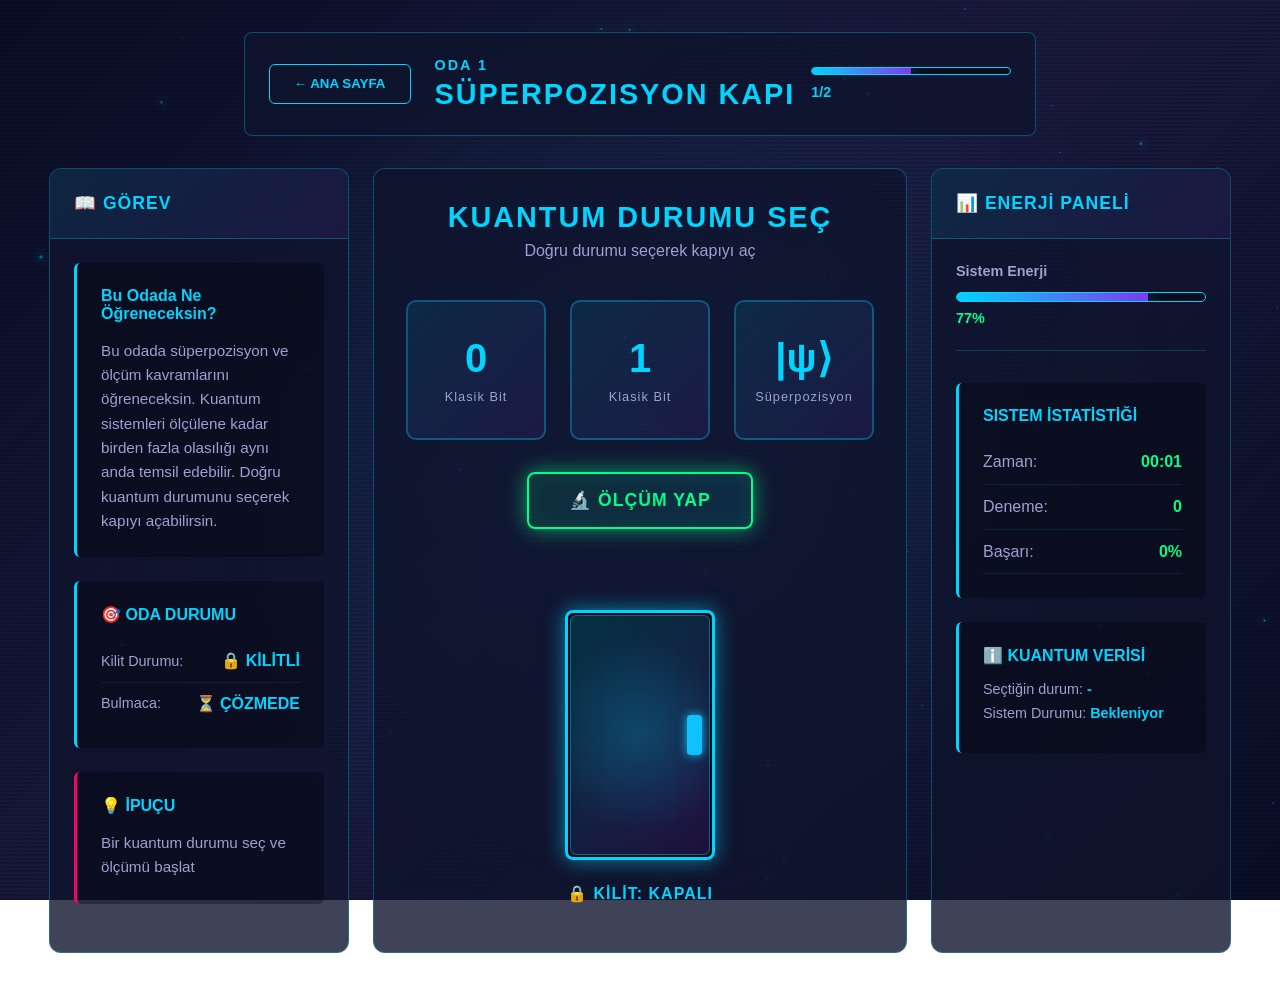
==== final.html @ 0ce35211 "fist kuantum" ====
<!DOCTYPE html>
<html lang="tr">
<head>
    <meta charset="UTF-8">
    <meta name="viewport" content="width=device-width, initial-scale=1.0">
    <title>Final - Tebrikler | Quantum Escape Room</title>
    <link rel="stylesheet" href="style.css">
</head>
<body>
    <div class="background-effects">
        <div class="particles-container" id="particlesContainer"></div>
        <div class="background-glow"></div>
        <div class="scan-lines"></div>
    </div>

    <div class="main-container">
        <div class="final-screen">
            <!-- Celebration Banner -->
            <div class="celebration-header">
                <h1 class="celebration-title">🎉 TEBRİKLER! 🎉</h1>
                <p class="celebration-subtitle">Kuantum Laboratuvarından Başarıyla Kaçtın!</p>
                <div class="confetti" id="confetti"></div>
            </div>

            <!-- Results Card -->
            <div class="results-container">
                <div class="result-card">
                    <h2>🏆 BAŞARILI ÇÖZÜLDİ</h2>
                    
                    <div class="achievement-section">
                        <h3>Tamamlanan Odalar</h3>
                        <div class="achievement-list">
                            <div class="achievement-item completed">
                                <span class="achievement-icon">✓</span>
                                <span class="achievement-text">Oda 1 - Süperpozisyon Kapısı</span>
                            </div>
                            <div class="achievement-item completed">
                                <span class="achievement-icon">✓</span>
                                <span class="achievement-text">Oda 2 - Dolanık Mesaj Kasası</span>
                            </div>
                        </div>
                    </div>

                    <div class="learning-summary">
                        <h3>📚 Öğrendiğin Kuantum Kavramları</h3>
                        
                        <div class="concept-summary">
                            <div class="summary-item">
                                <span class="summary-icon">⚛️</span>
                                <h4>QUBIT</h4>
                                <p>Kuantum bilişiminin temel birimi - klasik bilgisayarlardan farklı olarak aynı anda 0 ve 1 olabilir</p>
                            </div>

                            <div class="summary-item">
                                <span class="summary-icon">🌊</span>
                                <h4>SÜPERPOZISYON</h4>
                                <p>Bir parçacığın ölçülene kadar birden fazla durumda bulunabilmesi - kuantum hesaplamayı güçlü kılan ana özellik</p>
                            </div>

                            <div class="summary-item">
                                <span class="summary-icon">👁️</span>
                                <h4>ÖLÇÜM</h4>
                                <p>Gözlemin sistemi değiştirir - ölçüm yaptığında süperpozisyon çöküp belirli bir sonuç alırız</p>
                            </div>

                            <div class="summary-item">
                                <span class="summary-icon">🔗</span>
                                <h4>DOLANDILIK</h4>
                                <p>Parçacıklar arasında mesafeye rağmen var olan bağlantı - kuantum iletişim ve güvenliğin temeli</p>
                            </div>
                        </div>
                    </div>

                    <div class="message-box">
                        <h3>💡 Kuantum Fiziği Yolculuğuna Başladın!</h3>
                        <p>Bu oyun, kuantum fiziğinin temel kavramlarını anlamanın ilk adımı. Gerçek kuantum bilim çok daha derindir ve gelecekteki teknolojilerin temelini oluşturacaktır. Merakını yitirme! 🚀</p>
                    </div>
                </div>
            </div>

            <!-- Actions -->
            <div class="final-actions">
                <button class="btn-play" onclick="restartGame()">
                    <span class="btn-text">🔄 OYUNU TEKRAR OYNA</span>
                    <div class="btn-glow"></div>
                </button>
                <button class="btn-play secondary" onclick="goHome()">
                    <span class="btn-text">🏠 ANA SAYFAYA DÖN</span>
                    <div class="btn-glow"></div>
                </button>
            </div>

            <!-- Footer -->
            <div class="final-footer">
                <p>Kuantum fiziğini sevdin mi? Daha fazlasını öğren ve araştır! ⚛️</p>
            </div>
        </div>
    </div>

    <script src="script.js"></script>
    <script>
        // Final sayfasında konfeti animasyonu
        function createConfetti() {
            const confettiContainer = document.getElementById('confetti');
            for (let i = 0; i < 50; i++) {
                const confettiPiece = document.createElement('div');
                confettiPiece.className = 'confetti-piece';
                confettiPiece.style.left = Math.random() * 100 + '%';
                confettiPiece.style.delay = Math.random() * 0.5 + 's';
                confettiContainer.appendChild(confettiPiece);
            }
        }

        window.addEventListener('load', createConfetti);
    </script>
</body>
</html>
---- style.css ----
/* ========== QUANTUM ESCAPE ROOM - GLOBAL STYLES ========== */

:root {
    /* Renk Paleti */
    --primary-cyan: #00d4ff;
    --primary-magenta: #ff006e;
    --accent-purple: #8338ec;
    --success-green: #00ff88;
    --error-red: #ff3333;
    
    /* Arka Plan */
    --dark-bg: #0a0e27;
    --dark-secondary: #1a1a3f;
    --card-bg: rgba(15, 20, 45, 0.8);
    
    /* Yazı */
    --text-primary: #e0e0ff;
    --text-secondary: #a0a0d0;
    --text-accent: var(--primary-cyan);
    
    /* Glow */
    --glow-cyan: 0 0 20px rgba(0, 212, 255, 0.6);
    --glow-cyan-strong: 0 0 40px rgba(0, 212, 255, 0.8);
    --glow-purple: 0 0 20px rgba(131, 56, 236, 0.6);
    --glow-green: 0 0 20px rgba(0, 255, 136, 0.6);
    
    /* Geçişler */
    --transition-fast: all 0.2s cubic-bezier(0.4, 0, 0.2, 1);
    --transition-smooth: all 0.4s cubic-bezier(0.4, 0, 0.2, 1);
}

/* ========== RESET & BASE STYLES ========== */
* {
    margin: 0;
    padding: 0;
    box-sizing: border-box;
}

html {
    scroll-behavior: smooth;
    font-size: 16px;
}

body {
    font-family: 'Segoe UI', 'Helvetica Neue', sans-serif;
    background: linear-gradient(135deg, #0a0e27 0%, #1a1a3f 50%, #0a0e27 100%);
    background-attachment: fixed;
    color: var(--text-primary);
    overflow-x: hidden;
    min-height: 100vh;
    position: relative;
}

/* ========== BACKGROUND EFFECTS ========== */
.background-effects {
    position: fixed;
    top: 0;
    left: 0;
    width: 100%;
    height: 100%;
    pointer-events: none;
    z-index: -1;
}

.particles-container {
    position: absolute;
    width: 100%;
    height: 100%;
    overflow: hidden;
}

.particle {
    position: absolute;
    width: 2px;
    height: 2px;
    background: radial-gradient(circle, var(--primary-cyan), transparent);
    border-radius: 50%;
    opacity: 0.6;
    animation: float 30s infinite linear;
    box-shadow: 0 0 8px var(--primary-cyan);
}

@keyframes float {
    0% {
        transform: translateY(100vh) translateX(0);
        opacity: 0;
    }
    10% {
        opacity: 0.8;
    }
    90% {
        opacity: 0.8;
    }
    100% {
        transform: translateY(-100vh) translateX(100px);
        opacity: 0;
    }
}

.background-glow {
    position: absolute;
    width: 100%;
    height: 100%;
    background: radial-gradient(circle at center, rgba(0, 212, 255, 0.1) 0%, transparent 70%);
    animation: glow-pulse 8s ease-in-out infinite;
}

@keyframes glow-pulse {
    0%, 100% {
        opacity: 0.3;
    }
    50% {
        opacity: 0.6;
    }
}

.scan-lines {
    position: absolute;
    width: 100%;
    height: 100%;
    background: repeating-linear-gradient(
        0deg,
        rgba(0, 0, 0, 0.15) 0px,
        rgba(0, 0, 0, 0.15) 2px,
        transparent 2px,
        transparent 4px
    );
    pointer-events: none;
    animation: scan 8s linear infinite;
}

@keyframes scan {
    0% {
        transform: translateY(0);
    }
    100% {
        transform: translateY(10px);
    }
}

/* ========== MAIN CONTAINER ========== */
.main-container {
    position: relative;
    z-index: 1;
    width: 100%;
    min-height: 100vh;
    padding: 2rem 1rem;
    display: flex;
    align-items: center;
    justify-content: center;
}

.game-container {
    flex-direction: column;
    max-width: 1600px;
}

/* ========== HOME SCREEN ========== */
.home-screen {
    text-align: center;
    animation: fadeIn 0.8s ease-out;
}

@keyframes fadeIn {
    from {
        opacity: 0;
        transform: translateY(20px);
    }
    to {
        opacity: 1;
        transform: translateY(0);
    }
}

/* Header Section */
.header-section {
    margin-bottom: 4rem;
}

.logo-container {
    position: relative;
    margin-bottom: 1.5rem;
}

.main-title {
    font-size: clamp(2rem, 8vw, 4rem);
    font-weight: 900;
    letter-spacing: 3px;
    color: var(--primary-cyan);
    text-shadow: 
        0 0 20px var(--primary-cyan),
        0 0 40px var(--accent-purple),
        0 0 60px rgba(0, 212, 255, 0.3);
    animation: titleGlow 3s ease-in-out infinite;
}

@keyframes titleGlow {
    0%, 100% {
        text-shadow: 
            0 0 20px var(--primary-cyan),
            0 0 40px var(--accent-purple),
            0 0 60px rgba(0, 212, 255, 0.3);
    }
    50% {
        text-shadow: 
            0 0 30px var(--primary-cyan),
            0 0 60px var(--accent-purple),
            0 0 80px rgba(0, 212, 255, 0.5);
    }
}

.title-glow {
    position: absolute;
    top: 0;
    left: 50%;
    transform: translateX(-50%);
    width: 300px;
    height: 100px;
    background: radial-gradient(circle, rgba(0, 212, 255, 0.2) 0%, transparent 70%);
    filter: blur(40px);
}

.subtitle {
    font-size: clamp(1rem, 3vw, 1.5rem);
    color: var(--text-secondary);
    margin-top: 1rem;
    line-height: 1.6;
    max-width: 600px;
    margin-left: auto;
    margin-right: auto;
}

/* CTA Section */
.cta-section {
    margin: 3rem 0;
}

.btn-play {
    position: relative;
    padding: 1rem 3rem;
    font-size: clamp(1rem, 2vw, 1.3rem);
    font-weight: 700;
    letter-spacing: 2px;
    border: 2px solid var(--primary-cyan);
    background: linear-gradient(135deg, rgba(0, 212, 255, 0.1), rgba(131, 56, 236, 0.1));
    color: var(--primary-cyan);
    cursor: pointer;
    border-radius: 8px;
    transition: var(--transition-smooth);
    overflow: hidden;
    box-shadow: var(--glow-cyan), inset 0 0 20px rgba(0, 212, 255, 0.1);
}

.btn-play:hover {
    background: linear-gradient(135deg, rgba(0, 212, 255, 0.2), rgba(131, 56, 236, 0.2));
    box-shadow: var(--glow-cyan-strong), inset 0 0 30px rgba(0, 212, 255, 0.2);
    transform: translateY(-2px);
}

.btn-play:active {
    transform: translateY(0);
}

.btn-play.secondary {
    border-color: var(--primary-magenta);
    color: var(--primary-magenta);
    box-shadow: 0 0 20px rgba(255, 0, 110, 0.4), inset 0 0 20px rgba(255, 0, 110, 0.1);
}

.btn-play.secondary:hover {
    box-shadow: 0 0 40px rgba(255, 0, 110, 0.6), inset 0 0 30px rgba(255, 0, 110, 0.2);
}

.btn-text {
    position: relative;
    z-index: 2;
    display: block;
}

.btn-glow {
    position: absolute;
    inset: 0;
    background: linear-gradient(90deg, transparent, var(--primary-cyan), transparent);
    opacity: 0;
    animation: buttonGlow 2s ease-in-out infinite;
}

@keyframes buttonGlow {
    0%, 100% {
        opacity: 0;
    }
    50% {
        opacity: 0.5;
    }
}

/* Quantum Basics Section */
.quantum-intro {
    margin: 4rem 0;
}

.section-title {
    font-size: clamp(1.5rem, 4vw, 2.5rem);
    color: var(--primary-cyan);
    text-shadow: var(--glow-cyan);
    margin-bottom: 0.5rem;
    letter-spacing: 2px;
}

.section-desc {
    color: var(--text-secondary);
    margin-bottom: 2rem;
    font-size: 1.1rem;
}

.cards-grid {
    display: grid;
    grid-template-columns: repeat(auto-fit, minmax(300px, 1fr));
    gap: 2rem;
    margin-bottom: 3rem;
}

.concept-card {
    background: var(--card-bg);
    backdrop-filter: blur(10px);
    border: 1px solid rgba(0, 212, 255, 0.3);
    border-radius: 12px;
    padding: 2rem 1.5rem;
    text-align: center;
    cursor: pointer;
    transition: var(--transition-smooth);
    position: relative;
    overflow: hidden;
}

.concept-card::before {
    content: '';
    position: absolute;
    top: 0;
    left: 0;
    width: 100%;
    height: 2px;
    background: linear-gradient(90deg, transparent, var(--primary-cyan), transparent);
    opacity: 0;
    transition: opacity 0.3s;
}

.concept-card:hover {
    border-color: var(--primary-cyan);
    background: var(--card-bg);
    box-shadow: var(--glow-cyan);
    transform: translateY(-5px);
}

.concept-card:hover::before {
    opacity: 1;
}

.card-header {
    display: flex;
    flex-direction: column;
    align-items: center;
    margin-bottom: 1rem;
}

.card-icon {
    font-size: 3rem;
    margin-bottom: 0.5rem;
}

.concept-card h3 {
    font-size: 1.3rem;
    color: var(--primary-cyan);
    letter-spacing: 1px;
    margin-bottom: 1rem;
}

.concept-card p {
    color: var(--text-secondary);
    line-height: 1.7;
    font-size: 0.95rem;
}

/* Footer */
.footer-info {
    margin-top: 4rem;
    padding-top: 2rem;
    border-top: 1px solid rgba(0, 212, 255, 0.2);
    color: var(--text-secondary);
}

.footer-info p {
    margin: 0.5rem 0;
}

.footer-credit {
    font-size: 0.9rem;
    color: var(--primary-cyan);
    text-shadow: var(--glow-cyan);
}

/* ========== GAME SCREEN ========== */
.game-header {
    display: flex;
    justify-content: space-between;
    align-items: center;
    margin-bottom: 2rem;
    padding: 1.5rem;
    background: var(--card-bg);
    border: 1px solid rgba(0, 212, 255, 0.3);
    border-radius: 8px;
    flex-wrap: wrap;
    gap: 1rem;
}

.header-left {
    display: flex;
    align-items: center;
    gap: 1.5rem;
}

.btn-back {
    padding: 0.7rem 1.5rem;
    border: 1px solid var(--primary-cyan);
    background: transparent;
    color: var(--primary-cyan);
    cursor: pointer;
    border-radius: 6px;
    font-weight: 600;
    transition: var(--transition-fast);
}

.btn-back:hover {
    box-shadow: var(--glow-cyan);
    background: rgba(0, 212, 255, 0.1);
}

.room-title {
    display: flex;
    flex-direction: column;
    gap: 0.3rem;
}

.room-badge {
    font-size: 0.9rem;
    color: var(--primary-cyan);
    letter-spacing: 2px;
    font-weight: 700;
}

.room-badge-2 {
    color: var(--primary-magenta);
}

.room-title h2 {
    font-size: 1.8rem;
    letter-spacing: 2px;
    color: var(--primary-cyan);
}

.header-right {
    display: flex;
    gap: 2rem;
    align-items: center;
}

.progress-indicator {
    min-width: 200px;
}

.progress-indicator .progress-bar {
    height: 8px;
    background: rgba(0, 0, 0, 0.3);
    border: 1px solid var(--primary-cyan);
    border-radius: 10px;
    overflow: hidden;
    margin-bottom: 0.5rem;
}

.progress-bar .progress-fill {
    height: 100%;
    background: linear-gradient(90deg, var(--primary-cyan), var(--accent-purple));
    width: 0%;
    transition: width 0.5s ease;
    box-shadow: var(--glow-cyan);
}

.progress-text {
    font-size: 0.9rem;
    color: var(--primary-cyan);
    font-weight: 600;
}

/* Game Screen Layout */
.game-screen {
    display: grid;
    grid-template-columns: 300px 1fr 300px;
    gap: 1.5rem;
    min-height: 70vh;
}

.game-panel {
    background: var(--card-bg);
    border: 1px solid rgba(0, 212, 255, 0.3);
    border-radius: 12px;
    overflow: hidden;
    display: flex;
    flex-direction: column;
}

.panel-header {
    padding: 1.5rem;
    border-bottom: 1px solid rgba(0, 212, 255, 0.3);
    background: linear-gradient(135deg, rgba(0, 212, 255, 0.1), rgba(131, 56, 236, 0.1));
}

.panel-header h3 {
    font-size: 1.1rem;
    color: var(--primary-cyan);
    letter-spacing: 1px;
}

.panel-content {
    flex: 1;
    padding: 1.5rem;
    overflow-y: auto;
}

.objective-box,
.status-box,
.hint-box,
.status-panel,
.info-section {
    background: rgba(0, 0, 0, 0.3);
    border-left: 3px solid var(--primary-cyan);
    padding: 1.5rem;
    border-radius: 6px;
    margin-bottom: 1.5rem;
}

.hint-box {
    border-left-color: var(--primary-magenta);
}

.objective-box h4,
.status-box h4,
.hint-box h4,
.status-panel h4,
.info-section h4 {
    color: var(--primary-cyan);
    margin-bottom: 1rem;
    font-size: 1rem;
}

.objective-box p,
.hint-box p {
    color: var(--text-secondary);
    line-height: 1.6;
    font-size: 0.95rem;
}

.status-item {
    display: flex;
    justify-content: space-between;
    align-items: center;
    padding: 0.7rem 0;
    border-bottom: 1px solid rgba(0, 212, 255, 0.1);
}

.status-item:last-child {
    border-bottom: none;
}

.status-label {
    color: var(--text-secondary);
    font-size: 0.9rem;
}

.status-value {
    color: var(--primary-cyan);
    font-weight: 600;
}

.stat-item {
    display: flex;
    justify-content: space-between;
    padding: 0.8rem 0;
    border-bottom: 1px solid rgba(0, 212, 255, 0.1);
}

.stat-label {
    color: var(--text-secondary);
}

.stat-value {
    color: var(--success-green);
    font-weight: 700;
}

.info-text {
    color: var(--text-secondary);
    font-size: 0.9rem;
    margin-bottom: 0.5rem;
}

.info-text span {
    color: var(--primary-cyan);
    font-weight: 600;
}

/* Energy Bar */
.energy-bar {
    margin-bottom: 2rem;
    padding-bottom: 1.5rem;
    border-bottom: 1px solid rgba(0, 212, 255, 0.2);
}

.energy-label {
    font-size: 0.9rem;
    color: var(--text-secondary);
    margin-bottom: 0.8rem;
    font-weight: 600;
}

.energy-level {
    height: 10px;
    background: rgba(0, 0, 0, 0.4);
    border: 1px solid var(--primary-cyan);
    border-radius: 10px;
    overflow: hidden;
    margin-bottom: 0.5rem;
}

.energy-fill {
    height: 100%;
    background: linear-gradient(90deg, var(--primary-cyan), var(--accent-purple));
    width: 0%;
    transition: width 0.3s ease;
    box-shadow: var(--glow-cyan);
}

.energy-value {
    font-size: 0.9rem;
    color: var(--success-green);
    font-weight: 700;
}

/* Center Panel */
.center-panel {
    display: flex;
    flex-direction: column;
    align-items: center;
    justify-content: center;
    padding: 2rem;
}

.puzzle-section {
    width: 100%;
    text-align: center;
    margin-bottom: 2rem;
}

.puzzle-header {
    margin-bottom: 2.5rem;
}

.puzzle-header h3 {
    font-size: 1.8rem;
    color: var(--primary-cyan);
    letter-spacing: 2px;
    margin-bottom: 0.5rem;
}

.puzzle-header p {
    color: var(--text-secondary);
    font-size: 1rem;
}

/* Quantum Cards */
.quantum-cards {
    display: grid;
    grid-template-columns: repeat(auto-fit, minmax(140px, 1fr));
    gap: 1.5rem;
    margin-bottom: 2rem;
    width: 100%;
    max-width: 600px;
    margin-left: auto;
    margin-right: auto;
}

.quantum-card {
    aspect-ratio: 1;
    background: linear-gradient(135deg, rgba(0, 212, 255, 0.1), rgba(131, 56, 236, 0.1));
    border: 2px solid rgba(0, 212, 255, 0.3);
    border-radius: 10px;
    display: flex;
    align-items: center;
    justify-content: center;
    cursor: pointer;
    transition: var(--transition-smooth);
    position: relative;
    overflow: hidden;
}

.quantum-card:hover {
    border-color: var(--primary-cyan);
    box-shadow: var(--glow-cyan);
    transform: scale(1.05);
}

.quantum-card.selected {
    border-color: var(--accent-purple);
    background: linear-gradient(135deg, rgba(131, 56, 236, 0.2), rgba(0, 212, 255, 0.2));
    box-shadow: var(--glow-purple);
    transform: scale(1.15);
}

.card-display {
    display: flex;
    flex-direction: column;
    align-items: center;
    gap: 0.5rem;
    position: relative;
    z-index: 2;
}

.card-value {
    font-size: 2.5rem;
    font-weight: 900;
    color: var(--primary-cyan);
}

.card-label {
    font-size: 0.8rem;
    color: var(--text-secondary);
    letter-spacing: 1px;
}

.card-glow {
    position: absolute;
    inset: 0;
    background: radial-gradient(circle, rgba(0, 212, 255, 0.3) 0%, transparent 70%);
    opacity: 0;
    transition: opacity 0.3s;
}

.quantum-card:hover .card-glow {
    opacity: 1;
}

/* Action Buttons */
.btn-action {
    padding: 1rem 2.5rem;
    font-size: 1.1rem;
    font-weight: 700;
    letter-spacing: 1px;
    border: 2px solid var(--success-green);
    background: linear-gradient(135deg, rgba(0, 255, 136, 0.1), rgba(0, 212, 255, 0.1));
    color: var(--success-green);
    cursor: pointer;
    border-radius: 8px;
    transition: var(--transition-smooth);
    position: relative;
    overflow: hidden;
    box-shadow: var(--glow-green), inset 0 0 20px rgba(0, 255, 136, 0.1);
}

.btn-action:hover {
    background: linear-gradient(135deg, rgba(0, 255, 136, 0.2), rgba(0, 212, 255, 0.2));
    box-shadow: 0 0 40px rgba(0, 255, 136, 0.6), inset 0 0 30px rgba(0, 255, 136, 0.2);
    transform: translateY(-2px);
}

.btn-action:active {
    transform: translateY(0);
}

.btn-action:disabled {
    opacity: 0.5;
    cursor: not-allowed;
}

.btn-action-text {
    position: relative;
    z-index: 2;
}

.btn-action-glow {
    position: absolute;
    inset: 0;
    background: linear-gradient(90deg, transparent, var(--success-green), transparent);
    opacity: 0;
    animation: actionGlow 2s ease-in-out infinite;
}

@keyframes actionGlow {
    0%, 100% {
        opacity: 0;
    }
    50% {
        opacity: 0.5;
    }
}

/* Door/Vault Visual */
.door-container,
.vault-container {
    margin-top: 2rem;
    flex: 1;
    display: flex;
    flex-direction: column;
    align-items: center;
    justify-content: center;
    gap: 1.5rem;
}

.door-frame {
    width: 150px;
    height: 250px;
    background: rgba(0, 0, 0, 0.5);
    border: 3px solid var(--primary-cyan);
    border-radius: 8px;
    position: relative;
    display: flex;
    align-items: center;
    justify-content: center;
    box-shadow: var(--glow-cyan), inset 0 0 30px rgba(0, 0, 0, 0.5);
}

.door {
    width: 140px;
    height: 240px;
    background: linear-gradient(135deg, rgba(0, 212, 255, 0.2), rgba(131, 56, 236, 0.2));
    border-radius: 6px;
    border: 1px solid rgba(0, 212, 255, 0.4);
    position: relative;
    display: flex;
    align-items: center;
    justify-content: center;
    cursor: pointer;
    transition: var(--transition-smooth);
}

.door:hover {
    background: linear-gradient(135deg, rgba(0, 212, 255, 0.3), rgba(131, 56, 236, 0.3));
}

.door-glow {
    position: absolute;
    inset: 0;
    background: radial-gradient(circle, rgba(0, 212, 255, 0.2) 0%, transparent 70%);
    border-radius: 6px;
}

.door.opened {
    animation: doorOpened 0.8s ease-out forwards;
}

@keyframes doorOpened {
    0% {
        background: linear-gradient(135deg, rgba(0, 212, 255, 0.2), rgba(131, 56, 236, 0.2));
        box-shadow: 0 0 20px rgba(0, 212, 255, 0.4);
    }
    50% {
        background: linear-gradient(135deg, rgba(0, 255, 136, 0.3), rgba(0, 212, 255, 0.3));
        box-shadow: 0 0 50px rgba(0, 255, 136, 0.8);
    }
    100% {
        background: linear-gradient(135deg, rgba(0, 255, 136, 0.2), rgba(0, 212, 255, 0.1));
        box-shadow: 0 0 20px rgba(0, 255, 136, 0.6);
    }
}

.door-handle {
    width: 15px;
    height: 40px;
    background: var(--primary-cyan);
    border-radius: 4px;
    position: absolute;
    right: 10px;
    top: 50%;
    transform: translateY(-50%);
    box-shadow: 0 0 10px var(--primary-cyan);
}

#doorStatus {
    color: var(--primary-cyan);
    font-weight: 700;
    font-size: 1rem;
    letter-spacing: 1px;
}

#doorStatus.opened {
    color: var(--success-green);
    animation: pulse 0.6s ease-out;
}

@keyframes pulse {
    0% {
        transform: scale(1);
    }
    50% {
        transform: scale(1.1);
    }
    100% {
        transform: scale(1);
    }
}

/* Vault Visual */
.vault {
    width: 160px;
    height: 180px;
    background: rgba(0, 0, 0, 0.6);
    border: 4px solid var(--primary-magenta);
    border-radius: 12px;
    position: relative;
    display: flex;
    align-items: center;
    justify-content: center;
    box-shadow: 0 0 40px rgba(255, 0, 110, 0.4), inset 0 0 40px rgba(0, 0, 0, 0.5);
}

.vault-door {
    width: 140px;
    height: 160px;
    background: radial-gradient(circle at 20% 20%, rgba(0, 212, 255, 0.2), rgba(0, 0, 0, 0.8));
    border-radius: 10px;
    border: 2px solid var(--primary-magenta);
    position: relative;
    display: flex;
    align-items: center;
    justify-content: center;
}

.vault-lock {
    width: 40px;
    height: 40px;
    background: var(--primary-magenta);
    border-radius: 4px;
    position: absolute;
    box-shadow: 0 0 15px var(--primary-magenta);
}

.vault-lock.opened {
    animation: lockOpen 0.6s ease-out forwards;
}

@keyframes lockOpen {
    0% {
        transform: rotate(0deg);
        background: var(--primary-magenta);
    }
    100% {
        transform: rotate(45deg);
        background: var(--success-green);
    }
}

.vault-glow {
    position: absolute;
    inset: 0;
    background: radial-gradient(circle, rgba(0, 212, 255, 0.1) 0%, transparent 70%);
    border-radius: 10px;
}

.vault-dial {
    position: absolute;
    bottom: 10px;
    width: 30px;
    height: 30px;
    border: 2px solid var(--primary-cyan);
    border-radius: 50%;
    background: transparent;
}

#vaultStatus {
    color: var(--primary-magenta);
    font-weight: 700;
    font-size: 1rem;
    letter-spacing: 1px;
}

#vaultStatus.opened {
    color: var(--success-green);
    animation: pulse 0.6s ease-out;
}

/* Entanglement System */
.entanglement-system {
    display: grid;
    grid-template-columns: 1fr 1fr;
    gap: 2rem;
    margin-bottom: 2rem;
}

.quantum-box {
    background: rgba(0, 0, 0, 0.3);
    border: 2px solid var(--primary-cyan);
    border-radius: 10px;
    padding: 1.5rem;
    position: relative;
}

.quantum-box.blue-box {
    border-color: #00d4ff;
}

.quantum-box.red-box {
    border-color: #ff006e;
}

.box-header {
    display: flex;
    justify-content: space-between;
    align-items: center;
    margin-bottom: 1.5rem;
    padding-bottom: 1rem;
    border-bottom: 1px solid rgba(0, 212, 255, 0.2);
}

.box-label {
    font-size: 0.9rem;
    letter-spacing: 2px;
    font-weight: 700;
    color: inherit;
}

.box-icon {
    font-size: 1.5rem;
    opacity: 0.7;
}

.box-cards {
    display: flex;
    flex-direction: column;
    gap: 1rem;
}

.entangle-card {
    aspect-ratio: 3/1;
    background: linear-gradient(135deg, rgba(0, 212, 255, 0.1), rgba(0, 0, 0, 0.3));
    border: 1px solid rgba(0, 212, 255, 0.3);
    border-radius: 6px;
    display: flex;
    flex-direction: column;
    align-items: center;
    justify-content: center;
    cursor: pointer;
    transition: var(--transition-fast);
    position: relative;
}

.entangle-card:hover {
    border-color: var(--primary-cyan);
    box-shadow: var(--glow-cyan);
    transform: translateX(5px);
}

.entangle-card.selected {
    background: linear-gradient(135deg, rgba(0, 212, 255, 0.2), rgba(131, 56, 236, 0.2));
    border-color: var(--accent-purple);
    box-shadow: var(--glow-purple);
    transform: scale(1.05);
}

.entangle-card.matched {
    opacity: 0.5;
    cursor: not-allowed;
}

.entangle-card.correct {
    background: linear-gradient(135deg, rgba(0, 255, 136, 0.2), rgba(0, 212, 255, 0.1));
    border-color: var(--success-green);
    box-shadow: var(--glow-green);
    opacity: 1;
}

.card-symbol {
    font-size: 1.5rem;
    font-weight: 700;
    color: var(--primary-cyan);
}

.card-desc {
    font-size: 0.75rem;
    color: var(--text-secondary);
    margin-top: 0.2rem;
}

.connection-line {
    position: absolute;
    width: 2px;
    height: 30px;
    background: var(--primary-cyan);
    opacity: 0;
    transition: opacity 0.3s;
}

.entangle-card:hover .connection-line {
    opacity: 0.5;
}

/* ========== MODALS ========== */
.modal {
    position: fixed;
    top: 0;
    left: 0;
    width: 100%;
    height: 100%;
    background: rgba(0, 0, 0, 0.8);
    backdrop-filter: blur(4px);
    display: flex;
    align-items: center;
    justify-content: center;
    z-index: 100;
    opacity: 0;
    visibility: hidden;
    transition: var(--transition-smooth);
}

.modal.show {
    opacity: 1;
    visibility: visible;
}

.modal-content {
    background: var(--card-bg);
    border: 2px solid var(--primary-cyan);
    border-radius: 12px;
    padding: 2.5rem;
    max-width: 600px;
    max-height: 85vh;
    overflow-y: auto;
    box-shadow: var(--glow-cyan-strong), 0 0 80px rgba(0, 212, 255, 0.2);
    animation: modalEnter 0.5s ease-out;
}

@keyframes modalEnter {
    from {
        opacity: 0;
        transform: scale(0.9);
    }
    to {
        opacity: 1;
        transform: scale(1);
    }
}

.modal-header {
    text-align: center;
    margin-bottom: 2rem;
}

.modal-header h2 {
    font-size: 2rem;
    color: var(--success-green);
    text-shadow: 0 0 20px rgba(0, 255, 136, 0.4);
    margin-bottom: 0.5rem;
    letter-spacing: 1px;
}

.modal-header p {
    color: var(--primary-cyan);
    font-size: 1.1rem;
}

.learning-card {
    margin-bottom: 2rem;
}

.learning-card h3 {
    color: var(--primary-cyan);
    font-size: 1.3rem;
    margin-bottom: 1rem;
    letter-spacing: 1px;
}

.learning-card p {
    color: var(--text-secondary);
    line-height: 1.8;
    margin-bottom: 1rem;
}

.benzetme-section {
    background: rgba(0, 0, 0, 0.3);
    border-left: 3px solid var(--primary-magenta);
    padding: 1.5rem;
    border-radius: 6px;
    margin-bottom: 1.5rem;
}

.benzetme-section h4 {
    color: var(--primary-magenta);
    margin-bottom: 0.8rem;
}

.benzetme-section p {
    font-style: italic;
    color: var(--text-secondary);
}

.key-message {
    background: rgba(0, 212, 255, 0.1);
    border: 1px solid var(--primary-cyan);
    border-radius: 6px;
    padding: 1.5rem;
}

.key-message p {
    color: var(--primary-cyan);
    font-weight: 600;
}

.key-message strong {
    color: var(--accent-purple);
}

.modal-actions {
    display: flex;
    gap: 1rem;
    margin-top: 2rem;
}

.btn-primary {
    flex: 1;
    padding: 1rem;
    font-size: 1rem;
    font-weight: 700;
    border: 2px solid var(--primary-cyan);
    background: linear-gradient(135deg, rgba(0, 212, 255, 0.2), rgba(131, 56, 236, 0.1));
    color: var(--primary-cyan);
    cursor: pointer;
    border-radius: 8px;
    transition: var(--transition-smooth);
}

.btn-primary:hover {
    background: linear-gradient(135deg, rgba(0, 212, 255, 0.3), rgba(131, 56, 236, 0.2));
    box-shadow: var(--glow-cyan-strong);
}

/* ========== FINAL SCREEN ========== */
.final-screen {
    text-align: center;
    animation: fadeIn 0.8s ease-out;
}

.celebration-header {
    margin-bottom: 3rem;
    position: relative;
}

.celebration-title {
    font-size: clamp(2.5rem, 8vw, 4.5rem);
    font-weight: 900;
    color: var(--success-green);
    text-shadow: 
        0 0 30px var(--success-green),
        0 0 60px rgba(0, 255, 136, 0.4);
    animation: titleFloating 2s ease-in-out infinite;
    letter-spacing: 2px;
}

@keyframes titleFloating {
    0%, 100% {
        transform: translateY(0);
    }
    50% {
        transform: translateY(-10px);
    }
}

.celebration-subtitle {
    font-size: clamp(1.2rem, 3vw, 1.8rem);
    color: var(--primary-cyan);
    margin-top: 1rem;
    text-shadow: var(--glow-cyan);
}

.confetti {
    position: relative;
    height: 50px;
}

.confetti-piece {
    position: fixed;
    width: 8px;
    height: 8px;
    background: var(--primary-cyan);
    border-radius: 50%;
    pointer-events: none;
    animation: confettiFall 3s ease-out forwards;
}

@keyframes confettiFall {
    0% {
        transform: translateY(0) rotate(0deg);
        opacity: 1;
    }
    100% {
        transform: translateY(100vh) rotate(360deg);
        opacity: 0;
    }
}

.confetti-piece:nth-child(odd) {
    background: var(--primary-magenta);
}

.confetti-piece:nth-child(3n) {
    background: var(--accent-purple);
}

.results-container {
    max-width: 700px;
    margin: 0 auto 3rem;
}

.result-card {
    background: var(--card-bg);
    border: 2px solid var(--primary-cyan);
    border-radius: 12px;
    padding: 2.5rem;
    box-shadow: var(--glow-cyan);
}

.result-card h2 {
    font-size: 2rem;
    color: var(--success-green);
    margin-bottom: 2rem;
    text-shadow: 0 0 20px rgba(0, 255, 136, 0.4);
}

.achievement-section {
    margin-bottom: 2.5rem;
    text-align: left;
}

.achievement-section h3 {
    color: var(--primary-cyan);
    margin-bottom: 1rem;
    font-size: 1.3rem;
}

.achievement-list {
    display: flex;
    flex-direction: column;
    gap: 1rem;
}

.achievement-item {
    display: flex;
    align-items: center;
    gap: 1rem;
    padding: 1rem;
    background: rgba(0, 0, 0, 0.3);
    border-left: 3px solid var(--primary-magenta);
    border-radius: 6px;
}

.achievement-item.completed {
    border-left-color: var(--success-green);
}

.achievement-icon {
    font-size: 1.5rem;
    min-width: 30px;
    text-align: center;
}

.achievement-text {
    color: var(--text-primary);
    font-weight: 600;
}

.learning-summary {
    text-align: left;
    margin-bottom: 2rem;
}

.learning-summary h3 {
    color: var(--primary-cyan);
    margin-bottom: 1.5rem;
    font-size: 1.3rem;
}

.concept-summary {
    display: grid;
    grid-template-columns: repeat(auto-fit, minmax(250px, 1fr));
    gap: 1.5rem;
}

.summary-item {
    background: rgba(0, 0, 0, 0.3);
    border: 1px solid rgba(0, 212, 255, 0.2);
    border-radius: 8px;
    padding: 1.5rem;
    text-align: center;
}

.summary-item .summary-icon {
    font-size: 2.5rem;
    display-block;
    margin-bottom: 0.8rem;
}

.summary-item h4 {
    color: var(--primary-cyan);
    margin-bottom: 0.8rem;
    letter-spacing: 1px;
}

.summary-item p {
    color: var(--text-secondary);
    font-size: 0.95rem;
    line-height: 1.6;
}

.message-box {
    background: linear-gradient(135deg, rgba(0, 212, 255, 0.1), rgba(131, 56, 236, 0.1));
    border: 2px solid var(--primary-cyan);
    border-radius: 8px;
    padding: 2rem;
    margin-top: 2rem;
}

.message-box h3 {
    color: var(--primary-cyan);
    margin-bottom: 1rem;
}

.message-box p {
    color: var(--text-secondary);
    line-height: 1.8;
}

.final-actions {
    display: flex;
    flex-direction: column;
    gap: 1rem;
    max-width: 500px;
    margin: 0 auto 2rem;
}

.final-footer {
    color: var(--text-secondary);
    font-size: 1rem;
    margin-top: 2rem;
}

/* ========== RESPONSIVE DESIGN ========== */
@media (max-width: 1200px) {
    .game-screen {
        grid-template-columns: 1fr;
        gap: 1rem;
    }

    .left-panel,
    .right-panel {
        display: none;
    }

    .center-panel {
        grid-column: 1;
    }
}

@media (max-width: 768px) {
    .main-container {
        padding: 1rem 0.5rem;
    }

    .game-header {
        flex-direction: column;
        gap: 1rem;
    }

    .header-left {
        width: 100%;
        justify-content: space-between;
    }

    .header-right {
        width: 100%;
    }

    .quantum-cards {
        grid-template-columns: repeat(3, 1fr);
        gap: 1rem;
        max-width: 100%;
    }

    .puzzle-section {
        padding: 1rem 0;
    }

    .entanglement-system {
        grid-template-columns: 1fr;
        gap: 1.5rem;
    }

    .cards-grid {
        grid-template-columns: repeat(auto-fit, minmax(250px, 1fr));
        gap: 1rem;
    }

    .concept-summary {
        grid-template-columns: 1fr;
    }

    .final-actions {
        grid-template-columns: 1fr;
    }

    .modal-content {
        padding: 1.5rem;
        margin: 1rem;
    }

    .main-title {
        font-size: 2rem;
    }

    .celebration-title {
        font-size: 2.5rem;
    }
}

@media (max-width: 480px) {
    .main-container {
        padding: 0.5rem;
    }

    .main-title {
        font-size: 1.5rem;
        letter-spacing: 2px;
    }

    .cards-grid {
        grid-template-columns: 1fr;
    }

    .quantum-cards {
        gap: 0.8rem;
    }

    .puzzle-header {
        margin-bottom: 1.5rem;
    }

    .puzzle-header h3 {
        font-size: 1.3rem;
    }

    .celebration-title {
        font-size: 1.8rem;
    }

    .modal-content {
        padding: 1.5rem;
        max-height: 90vh;
    }

    .result-card {
        padding: 1.5rem;
    }

    .game-header {
        padding: 1rem;
    }

    .room-title h2 {
        font-size: 1.2rem;
    }
}

@media (max-width: 320px) {
    .main-title {
        font-size: 1.2rem;
        letter-spacing: 1px;
    }

    .subtitle {
        font-size: 0.85rem;
    }

    .quantum-cards {
        grid-template-columns: repeat(3, 1fr);
    }

    .card-value {
        font-size: 1.8rem;
    }

    .btn-play {
        padding: 0.8rem 1.5rem;
        font-size: 0.9rem;
    }

    .modal-content {
        padding: 1rem;
        margin: 0.5rem;
    }

    .learning-card h3 {
        font-size: 1.1rem;
    }
}
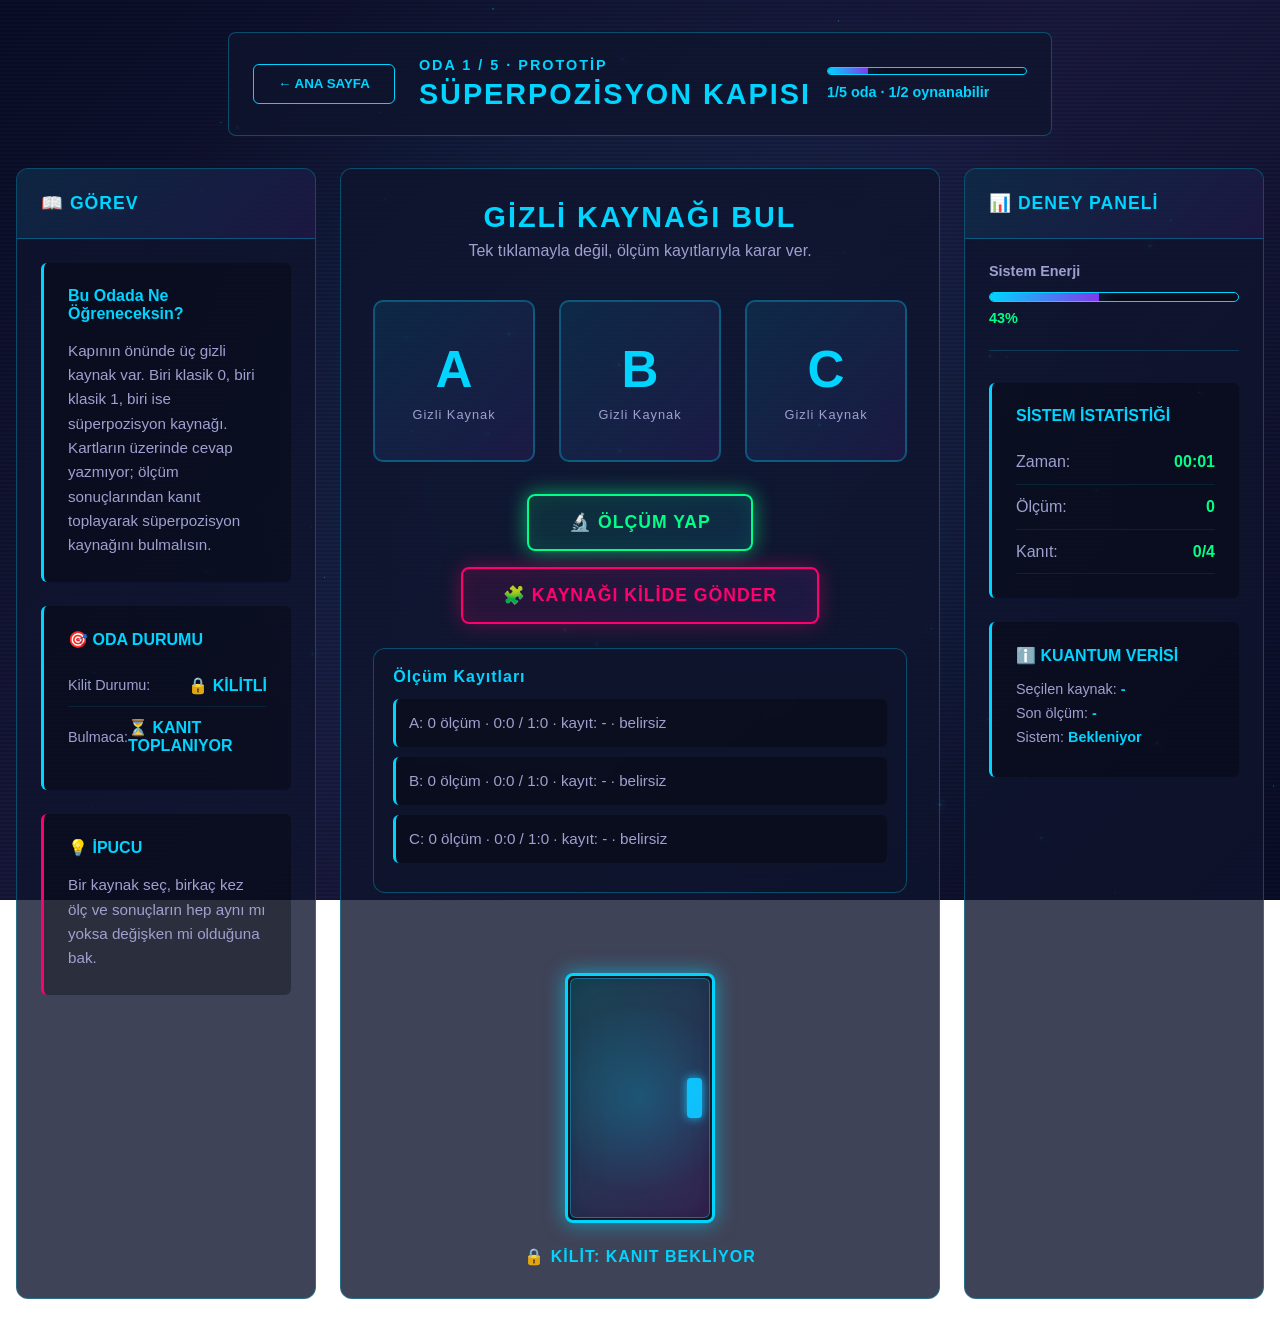
==== commit 0b4f30f3: "..." ====
--- a/final.html
+++ b/final.html
@@ -15,28 +15,38 @@
 
     <div class="main-container">
         <div class="final-screen">
-            <!-- Celebration Banner -->
             <div class="celebration-header">
                 <h1 class="celebration-title">🎉 TEBRİKLER! 🎉</h1>
-                <p class="celebration-subtitle">Kuantum Laboratuvarından Başarıyla Kaçtın!</p>
+                <p class="celebration-subtitle">Oynanabilir Prototipi Başarıyla Tamamladın!</p>
                 <div class="confetti" id="confetti"></div>
             </div>
 
-            <!-- Results Card -->
             <div class="results-container">
                 <div class="result-card">
-                    <h2>🏆 BAŞARILI ÇÖZÜLDİ</h2>
+                    <h2>🏆 OYUN BAŞARIYLA TAMAMLANDI</h2>
                     
                     <div class="achievement-section">
-                        <h3>Tamamlanan Odalar</h3>
+                        <h3>Oda Durumu</h3>
                         <div class="achievement-list">
                             <div class="achievement-item completed">
                                 <span class="achievement-icon">✓</span>
-                                <span class="achievement-text">Oda 1 - Süperpozisyon Kapısı</span>
+                                <span class="achievement-text">Oda 1 - Süperpozisyon Kapısı · Oynandı</span>
                             </div>
                             <div class="achievement-item completed">
                                 <span class="achievement-icon">✓</span>
-                                <span class="achievement-text">Oda 2 - Dolanık Mesaj Kasası</span>
+                                <span class="achievement-text">Oda 2 - Dolanık Mesaj Kasası · Oynandı</span>
+                            </div>
+                            <div class="achievement-item planned">
+                                <span class="achievement-icon">⌛</span>
+                                <span class="achievement-text">Oda 3 - Kuantum Zar Odası · Yol haritası</span>
+                            </div>
+                            <div class="achievement-item planned">
+                                <span class="achievement-icon">⌛</span>
+                                <span class="achievement-text">Oda 4 - Qubit Şifresi · Yol haritası</span>
+                            </div>
+                            <div class="achievement-item planned">
+                                <span class="achievement-icon">⌛</span>
+                                <span class="achievement-text">Oda 5 - Kuantum Tünelleme Kilidi · Yol haritası</span>
                             </div>
                         </div>
                     </div>
@@ -48,37 +58,36 @@
                             <div class="summary-item">
                                 <span class="summary-icon">⚛️</span>
                                 <h4>QUBIT</h4>
-                                <p>Kuantum bilişiminin temel birimi - klasik bilgisayarlardan farklı olarak aynı anda 0 ve 1 olabilir</p>
+                                <p>Ölçüm sonucunda 0 veya 1 veren, ölçümden önce olasılıksal kuantum durumuyla tanımlanan bilgi birimi.</p>
                             </div>
 
                             <div class="summary-item">
                                 <span class="summary-icon">🌊</span>
-                                <h4>SÜPERPOZISYON</h4>
-                                <p>Bir parçacığın ölçülene kadar birden fazla durumda bulunabilmesi - kuantum hesaplamayı güçlü kılan ana özellik</p>
+                                <h4>SÜPERPOZİSYON</h4>
+                                <p>Tek doğru kart değil; tekrar ölçümlerde ortaya çıkan olasılıklı davranış.</p>
                             </div>
 
                             <div class="summary-item">
                                 <span class="summary-icon">👁️</span>
                                 <h4>ÖLÇÜM</h4>
-                                <p>Gözlemin sistemi değiştirir - ölçüm yaptığında süperpozisyon çöküp belirli bir sonuç alırız</p>
+                                <p>Qubit ölçüldüğünde tek klasik sonuç alınır. Bu yüzden deney kayıtları ve tekrarlar önemlidir.</p>
                             </div>
 
                             <div class="summary-item">
                                 <span class="summary-icon">🔗</span>
-                                <h4>DOLANDILIK</h4>
-                                <p>Parçacıklar arasında mesafeye rağmen var olan bağlantı - kuantum iletişim ve güvenliğin temeli</p>
+                                <h4>DOLANIKLIK</h4>
+                                <p>Tek sonuçtan değil, iki sistemin sonuçları birlikte karşılaştırıldığında görülen korelasyondan anlaşılır.</p>
                             </div>
                         </div>
                     </div>
 
                     <div class="message-box">
-                        <h3>💡 Kuantum Fiziği Yolculuğuna Başladın!</h3>
-                        <p>Bu oyun, kuantum fiziğinin temel kavramlarını anlamanın ilk adımı. Gerçek kuantum bilim çok daha derindir ve gelecekteki teknolojilerin temelini oluşturacaktır. Merakını yitirme! 🚀</p>
+                        <h3>💡 Sunum İçin Not</h3>
+                        <p>Bu dijital sürüm artık 5 odalık proje modelini açıkça gösterir: 2 oda oynanabilir prototip, 3 oda geliştirme yol haritasıdır. Böylece sunumdaki oda sayısı ile uygulama ekranı arasında çelişki oluşmaz.</p>
                     </div>
                 </div>
             </div>
 
-            <!-- Actions -->
             <div class="final-actions">
                 <button class="btn-play" onclick="restartGame()">
                     <span class="btn-text">🔄 OYUNU TEKRAR OYNA</span>
@@ -90,18 +99,17 @@
                 </button>
             </div>
 
-            <!-- Footer -->
             <div class="final-footer">
-                <p>Kuantum fiziğini sevdin mi? Daha fazlasını öğren ve araştır! ⚛️</p>
+                <p>Kuantum fiziğini sevdin mi? Temel konu anlatımı sayfasından tekrar çalışabilirsin. ⚛️</p>
             </div>
         </div>
     </div>
 
     <script src="script.js"></script>
     <script>
-        // Final sayfasında konfeti animasyonu
         function createConfetti() {
             const confettiContainer = document.getElementById('confetti');
+            if (!confettiContainer) return;
             for (let i = 0; i < 50; i++) {
                 const confettiPiece = document.createElement('div');
                 confettiPiece.className = 'confetti-piece';
@@ -114,4 +122,4 @@
         window.addEventListener('load', createConfetti);
     </script>
 </body>
-</html>
+</html>
--- a/style.css
+++ b/style.css
@@ -1607,3 +1607,455 @@
         font-size: 1.1rem;
     }
 }
+
+/* ========== QUANTUM COLLAPSE ANIMATIONS (Genel) ========== */
+
+/* Yanlış seçim sallama */
+@keyframes wrongShake {
+    0%, 100% { transform: translateX(0); }
+    20% { transform: translateX(-8px); }
+    40% { transform: translateX(8px); }
+    60% { transform: translateX(-6px); }
+    80% { transform: translateX(6px); }
+}
+.wrong-shake {
+    animation: wrongShake 0.6s ease !important;
+    border-color: var(--error-red) !important;
+    box-shadow: 0 0 20px rgba(255, 51, 51, 0.7) !important;
+}
+
+/* Süperpozisyon çöküş titremesi */
+@keyframes collapsingPulse {
+    0%, 100% {
+        box-shadow: 0 0 15px rgba(131, 56, 236, 0.8), 0 0 40px rgba(0, 212, 255, 0.4);
+        transform: scale(1);
+    }
+    25% {
+        box-shadow: 0 0 30px rgba(0, 212, 255, 1), 0 0 60px rgba(131, 56, 236, 0.6);
+        transform: scale(1.04);
+    }
+    50% {
+        box-shadow: 0 0 15px rgba(255, 0, 110, 0.8), 0 0 40px rgba(131, 56, 236, 0.4);
+        transform: scale(0.97);
+    }
+    75% {
+        box-shadow: 0 0 30px rgba(0, 212, 255, 1), 0 0 60px rgba(255, 0, 110, 0.6);
+        transform: scale(1.04);
+    }
+}
+.collapsing {
+    animation: collapsingPulse 0.24s ease-in-out infinite !important;
+    border-color: var(--primary-cyan) !important;
+}
+
+/* Çöküş tamamlandı */
+@keyframes collapsedGlow {
+    0%, 100% { box-shadow: 0 0 20px rgba(0, 255, 136, 0.6); }
+    50% { box-shadow: 0 0 40px rgba(0, 255, 136, 1); }
+}
+.collapsed {
+    border-color: var(--success-green) !important;
+    animation: collapsedGlow 1s ease-in-out infinite !important;
+}
+
+/* ========== V2 LOGIC & LEARNING UPDATES ========== */
+
+.prototype-notice,
+.roadmap-section,
+.lesson-hero,
+.lesson-card,
+.evidence-board {
+    background: var(--card-bg);
+    border: 1px solid rgba(0, 212, 255, 0.3);
+    border-radius: 12px;
+    box-shadow: var(--glow-cyan);
+    backdrop-filter: blur(10px);
+}
+
+.prototype-notice {
+    max-width: 900px;
+    margin: 2rem auto;
+    padding: 1.5rem 2rem;
+    text-align: center;
+    border-left: 4px solid var(--success-green);
+}
+
+.prototype-notice h3 {
+    color: var(--success-green);
+    margin-bottom: 0.7rem;
+    letter-spacing: 1px;
+}
+
+.prototype-notice p {
+    color: var(--text-secondary);
+    line-height: 1.7;
+}
+
+.clickable-intro {
+    padding: 1.5rem;
+    border: 1px solid rgba(0, 212, 255, 0.15);
+    border-radius: 16px;
+    cursor: pointer;
+    transition: var(--transition-smooth);
+}
+
+.clickable-intro:hover {
+    border-color: var(--primary-cyan);
+    box-shadow: var(--glow-cyan);
+    transform: translateY(-2px);
+}
+
+.learn-more-pill {
+    display: inline-block;
+    margin-bottom: 2rem;
+    padding: 0.75rem 1.2rem;
+    border: 1px solid var(--success-green);
+    border-radius: 999px;
+    color: var(--success-green);
+    background: rgba(0, 255, 136, 0.08);
+    font-weight: 700;
+    letter-spacing: 1px;
+}
+
+.concept-card-link {
+    color: inherit;
+    text-decoration: none;
+    display: block;
+}
+
+.roadmap-section {
+    max-width: 1100px;
+    margin: 4rem auto;
+    padding: 2rem;
+}
+
+.roadmap-grid {
+    display: grid;
+    grid-template-columns: repeat(auto-fit, minmax(180px, 1fr));
+    gap: 1rem;
+    margin-top: 1.5rem;
+}
+
+.roadmap-card {
+    background: rgba(0, 0, 0, 0.32);
+    border: 1px solid rgba(0, 212, 255, 0.25);
+    border-radius: 10px;
+    padding: 1.2rem;
+    text-align: center;
+    transition: var(--transition-smooth);
+}
+
+.roadmap-card span {
+    display: inline-flex;
+    align-items: center;
+    justify-content: center;
+    width: 38px;
+    height: 38px;
+    margin-bottom: 0.8rem;
+    border-radius: 50%;
+    border: 1px solid var(--primary-cyan);
+    color: var(--primary-cyan);
+    font-weight: 900;
+}
+
+.roadmap-card h4 {
+    color: var(--text-primary);
+    margin-bottom: 0.5rem;
+}
+
+.roadmap-card p {
+    color: var(--text-secondary);
+    font-size: 0.9rem;
+}
+
+.roadmap-card.playable {
+    border-color: var(--success-green);
+}
+
+.roadmap-card.playable span {
+    border-color: var(--success-green);
+    color: var(--success-green);
+}
+
+.roadmap-card.locked {
+    opacity: 0.78;
+}
+
+.learning-container {
+    align-items: flex-start;
+}
+
+.learning-page {
+    width: min(1100px, 100%);
+    animation: fadeIn 0.8s ease-out;
+}
+
+.learning-header {
+    width: 100%;
+}
+
+.lesson-hero {
+    padding: 2rem;
+    margin: 1.5rem 0;
+    text-align: center;
+}
+
+.lesson-hero h1 {
+    color: var(--primary-cyan);
+    font-size: clamp(2rem, 5vw, 3.2rem);
+    margin-bottom: 1rem;
+    text-shadow: var(--glow-cyan);
+}
+
+.lesson-hero p {
+    color: var(--text-secondary);
+    line-height: 1.8;
+    max-width: 760px;
+    margin: 0 auto;
+}
+
+.lesson-card {
+    display: grid;
+    grid-template-columns: 72px 1fr;
+    gap: 1.5rem;
+    padding: 1.8rem;
+    margin: 1.2rem 0;
+    text-align: left;
+}
+
+.lesson-icon {
+    font-size: 2.4rem;
+    display: flex;
+    align-items: flex-start;
+    justify-content: center;
+}
+
+.lesson-card h2 {
+    color: var(--primary-cyan);
+    margin-bottom: 0.8rem;
+}
+
+.lesson-card p {
+    color: var(--text-secondary);
+    line-height: 1.8;
+    margin-bottom: 0.8rem;
+}
+
+.mini-example {
+    background: rgba(0, 0, 0, 0.32);
+    border-left: 3px solid var(--success-green);
+    border-radius: 6px;
+    padding: 1rem;
+    color: var(--text-primary);
+    line-height: 1.6;
+}
+
+.source-links {
+    display: flex;
+    flex-wrap: wrap;
+    gap: 0.8rem;
+}
+
+.source-links a {
+    color: var(--success-green);
+    border: 1px solid rgba(0, 255, 136, 0.4);
+    border-radius: 999px;
+    padding: 0.5rem 0.8rem;
+    text-decoration: none;
+    transition: var(--transition-fast);
+}
+
+.source-links a:hover {
+    box-shadow: var(--glow-green);
+}
+
+.mystery-cards .mystery-card .card-value {
+    font-size: 3.2rem;
+}
+
+.action-row {
+    display: flex;
+    flex-wrap: wrap;
+    align-items: center;
+    justify-content: center;
+    gap: 1rem;
+    margin-bottom: 1.5rem;
+}
+
+.secondary-action {
+    border-color: var(--primary-magenta);
+    color: var(--primary-magenta);
+    background: linear-gradient(135deg, rgba(255, 0, 110, 0.1), rgba(131, 56, 236, 0.1));
+    box-shadow: 0 0 20px rgba(255, 0, 110, 0.35), inset 0 0 20px rgba(255, 0, 110, 0.1);
+}
+
+.secondary-action:hover {
+    box-shadow: 0 0 40px rgba(255, 0, 110, 0.55), inset 0 0 30px rgba(255, 0, 110, 0.15);
+}
+
+.evidence-board {
+    max-width: 720px;
+    margin: 0 auto 1rem;
+    padding: 1.2rem;
+    text-align: left;
+    box-shadow: none;
+}
+
+.board-title {
+    color: var(--primary-cyan);
+    font-weight: 800;
+    letter-spacing: 1px;
+    margin-bottom: 0.8rem;
+}
+
+.station-readout {
+    background: rgba(0, 0, 0, 0.32);
+    border-left: 3px solid var(--primary-cyan);
+    border-radius: 6px;
+    padding: 0.8rem;
+    margin: 0.6rem 0;
+    color: var(--text-secondary);
+    font-size: 0.95rem;
+    line-height: 1.5;
+}
+
+.measurement-result-box {
+    background: rgba(0, 255, 136, 0.1);
+    border: 1px solid var(--success-green);
+    border-radius: 8px;
+    padding: 1rem 1.5rem;
+    margin: 1rem 0;
+    text-align: center;
+}
+
+.measurement-result-box p {
+    color: var(--success-green);
+    font-weight: 700;
+    font-size: 1.1rem;
+}
+
+.measurement-result-box span {
+    font-size: 1.8rem;
+    display: block;
+    margin-top: 0.3rem;
+    color: var(--success-green);
+}
+
+.measured-flash {
+    border-color: var(--success-green) !important;
+    box-shadow: var(--glow-green) !important;
+}
+
+.discovery-system .entangle-card .card-symbol {
+    font-size: 1.25rem;
+}
+
+.entangle-card.correct .card-symbol,
+.entangle-card.matched .card-symbol {
+    color: var(--success-green);
+}
+
+.achievement-item.planned {
+    border-left-color: var(--accent-purple);
+    opacity: 0.85;
+}
+
+/* Gerçek kapı açılma hissi: panel artık perspektifle döner. */
+.door-frame {
+    perspective: 900px;
+    overflow: visible;
+}
+
+.door-frame::after {
+    content: '';
+    position: absolute;
+    inset: 10px;
+    border-radius: 8px;
+    background: radial-gradient(circle, rgba(0, 255, 136, 0.35), transparent 65%);
+    opacity: 0;
+    transition: opacity 0.8s ease;
+    z-index: 0;
+}
+
+.door-frame:has(.door.opened)::after {
+    opacity: 1;
+}
+
+.door {
+    transform-origin: left center;
+    transform-style: preserve-3d;
+    z-index: 2;
+}
+
+.door.opened {
+    animation: none !important;
+    transform: perspective(900px) rotateY(-72deg) translateX(-4px);
+    box-shadow: 0 0 45px rgba(0, 255, 136, 0.75), inset 0 0 18px rgba(0, 255, 136, 0.25);
+    background: linear-gradient(135deg, rgba(0, 255, 136, 0.22), rgba(0, 212, 255, 0.12));
+}
+
+/* Gerçek kasa açılma hissi: kasa kapağı döner ve iç glow görünür. */
+.vault {
+    perspective: 900px;
+    overflow: visible;
+}
+
+.vault::after {
+    content: '';
+    position: absolute;
+    inset: 18px;
+    border-radius: 10px;
+    background: radial-gradient(circle, rgba(0, 255, 136, 0.38), transparent 70%);
+    opacity: 0;
+    transition: opacity 0.8s ease;
+    pointer-events: none;
+}
+
+.vault.opened::after {
+    opacity: 1;
+}
+
+.vault-door {
+    transform-origin: left center;
+    transform-style: preserve-3d;
+    transition: transform 0.9s cubic-bezier(0.22, 0.61, 0.36, 1), box-shadow 0.9s ease, border-color 0.9s ease;
+    z-index: 2;
+}
+
+.vault-door.opened {
+    transform: perspective(900px) rotateY(-68deg) translateX(-6px);
+    border-color: var(--success-green);
+    box-shadow: 0 0 45px rgba(0, 255, 136, 0.7), inset 0 0 20px rgba(0, 255, 136, 0.2);
+}
+
+@supports not selector(:has(*)) {
+    .door.opened::after {
+        content: '';
+        position: absolute;
+        inset: 0;
+        background: radial-gradient(circle, rgba(0, 255, 136, 0.25), transparent 70%);
+    }
+}
+
+@media (max-width: 768px) {
+    .lesson-card {
+        grid-template-columns: 1fr;
+        text-align: center;
+    }
+
+    .source-links {
+        justify-content: center;
+    }
+
+    .action-row {
+        flex-direction: column;
+    }
+
+    .action-row .btn-action {
+        width: 100%;
+    }
+
+    .roadmap-grid {
+        grid-template-columns: 1fr;
+    }
+}
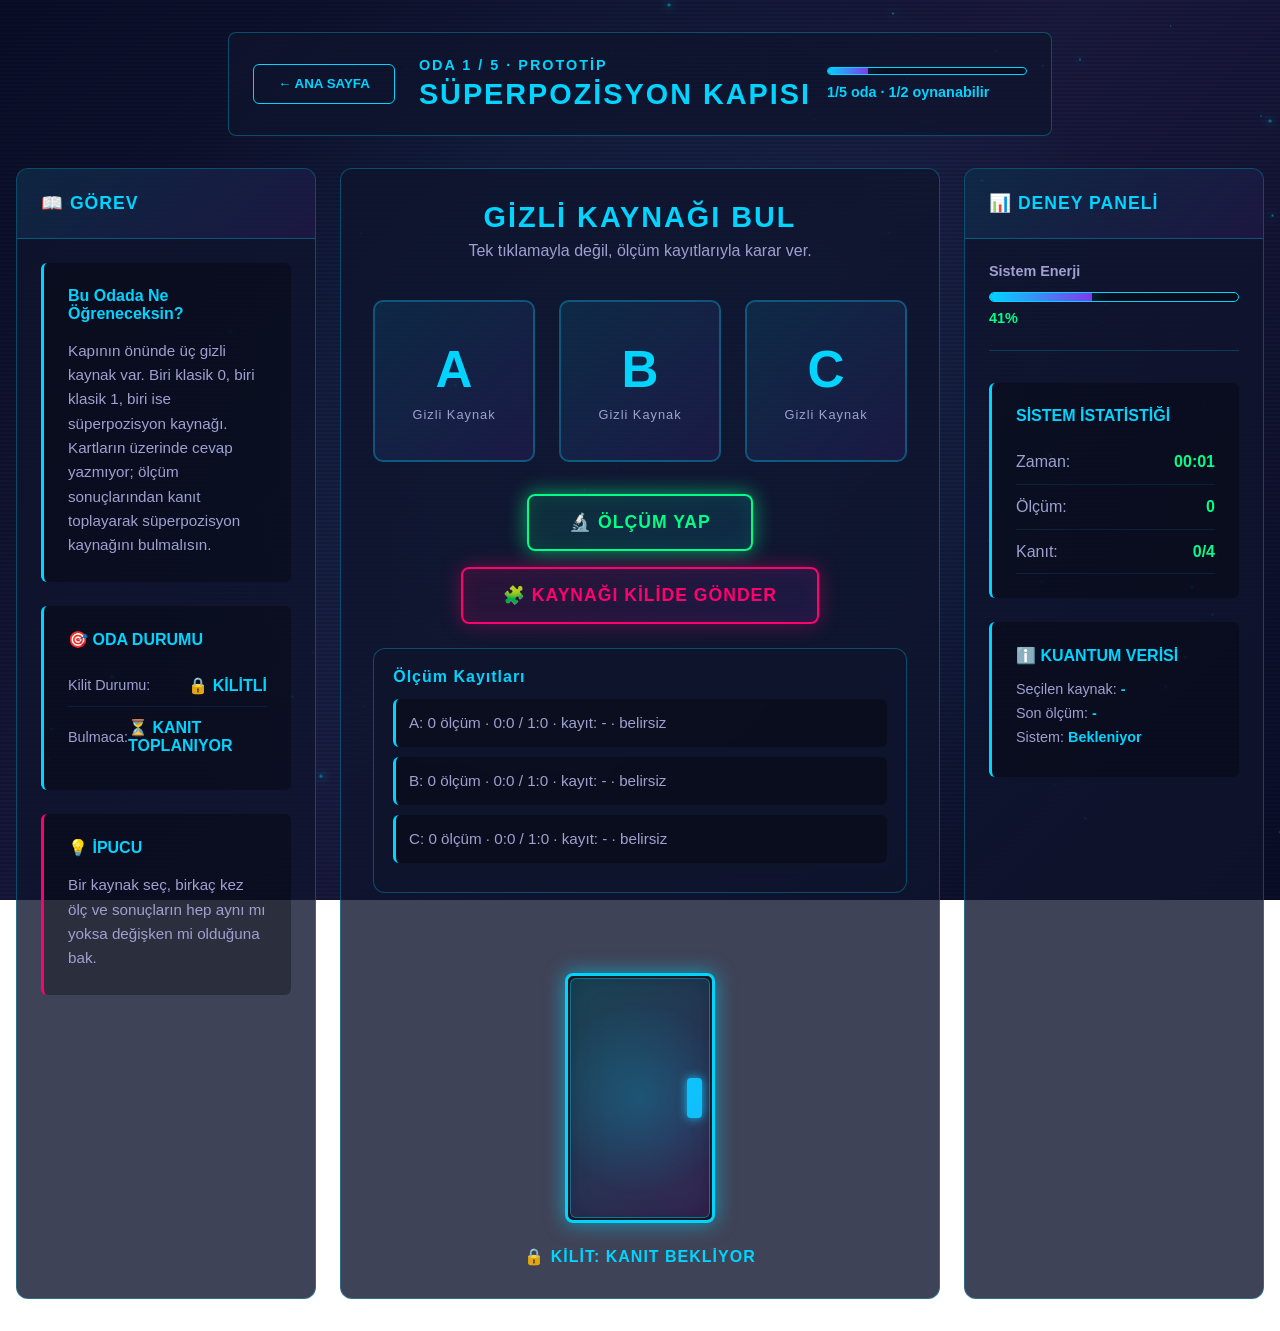
==== commit afc583c7: "..." ====
--- a/final.html
+++ b/final.html
@@ -80,11 +80,6 @@
                             </div>
                         </div>
                     </div>
-
-                    <div class="message-box">
-                        <h3>💡 Sunum İçin Not</h3>
-                        <p>Bu dijital sürüm artık 5 odalık proje modelini açıkça gösterir: 2 oda oynanabilir prototip, 3 oda geliştirme yol haritasıdır. Böylece sunumdaki oda sayısı ile uygulama ekranı arasında çelişki oluşmaz.</p>
-                    </div>
                 </div>
             </div>
 
